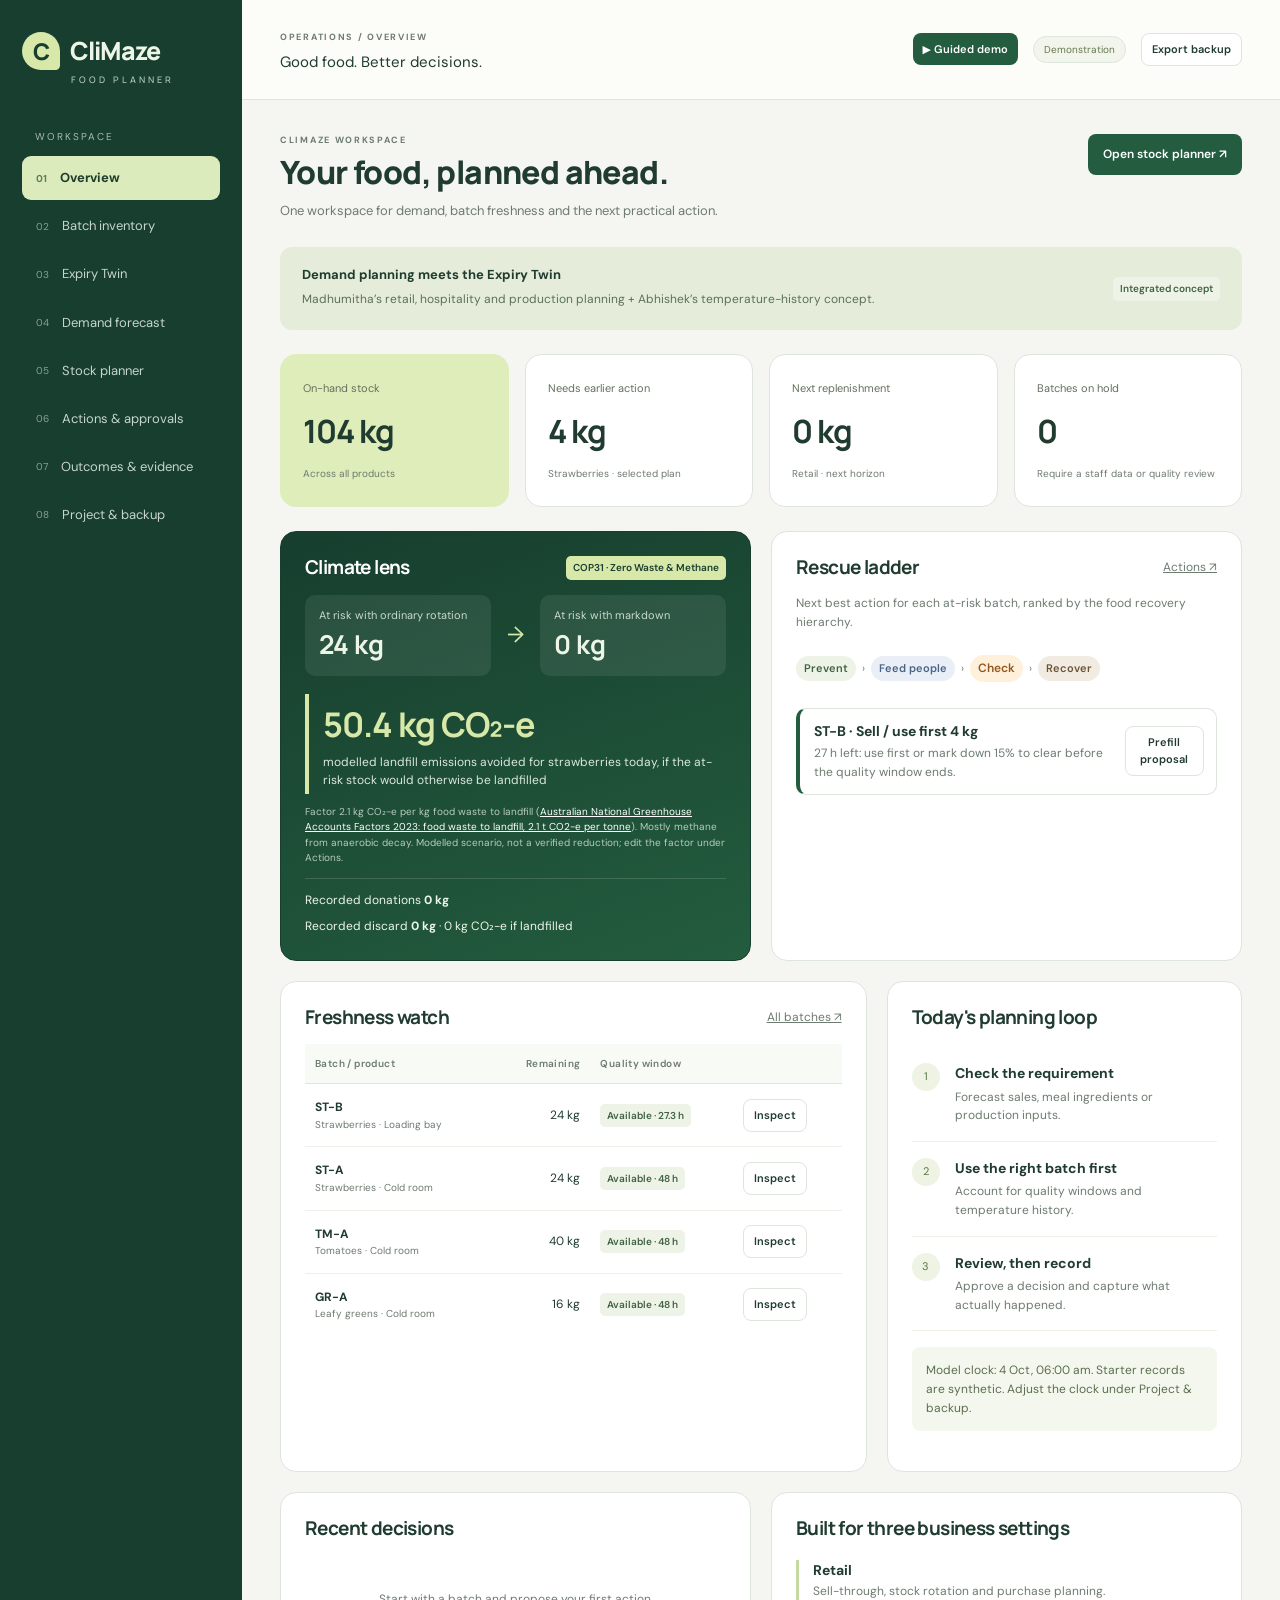
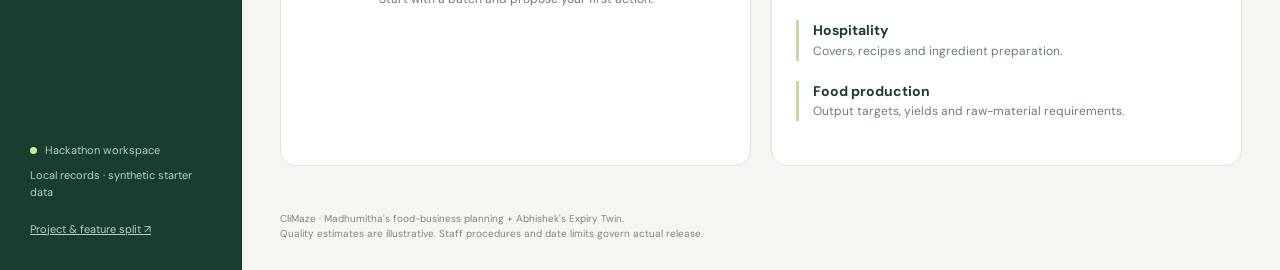
==== climaze/index.html @ 0e81ad77 "Add CliMaze Food Planner live demo" ====
<!doctype html><html lang="en"><head><meta charset="utf-8"><meta name="viewport" content="width=device-width,initial-scale=1"><meta name="description" content="CliMaze prevents food waste and methane by combining demand planning with a temperature-history Expiry Twin for every batch."><link rel="icon" href="data:image/svg+xml,%3Csvg xmlns=%27http://www.w3.org/2000/svg%27 viewBox=%270 0 32 32%27%3E%3Cpath d=%27M16 2a14 14 0 1 0 14 14V2z%27 fill=%27%23d7e8a9%27/%3E%3Ctext x=%2716%27 y=%2722%27 font-family=%27Arial%27 font-weight=%27800%27 font-size=%2717%27 text-anchor=%27middle%27 fill=%27%23193d2f%27%3EC%3C/text%3E%3C/svg%3E"><title>CliMaze · Food Planner</title><link rel="stylesheet" href="styles.css"></head><body><div class="shell"><aside><a class="brand" href="#overview"><span class="brandmark">C</span>CliMaze<span class="brand-sub">FOOD PLANNER</span></a><div class="nav-label">WORKSPACE</div><nav id="nav" aria-label="Main navigation"></nav><div class="sidebar-note"><span class="dot"></span> Hackathon workspace<p>Local records · synthetic starter data</p><a href="#handover">Project &amp; feature split ↗</a></div></aside><div class="body"><header class="top"><div><span class="eyebrow">OPERATIONS / <span id="breadcrumb">OVERVIEW</span></span><div class="top-title">Good food. Better decisions.</div></div><div class="top-actions"><button id="tour-start" class="primary small">▶ Guided demo</button><span class="demo-pill">Demonstration</span><button id="backup-top" class="secondary small">Export backup</button></div></header><main id="main"></main><footer>CliMaze · Madhumitha's food-business planning + Abhishek's Expiry Twin.<br>Quality estimates are illustrative. Staff procedures and date limits govern actual release.</footer></div></div><div id="tour" class="tour" role="region" aria-live="polite" aria-label="Guided demo" hidden></div><div id="toast" role="status" aria-live="polite"></div><script type="module" src="app.js"></script></body></html>
---- climaze/styles.css ----
@import url('https://fonts.googleapis.com/css2?family=DM+Sans:wght@400;500;600;700&family=Manrope:wght@400;500;600;700;800&display=swap');
:root{--bg:#f5f6f2;--ink:#203b30;--muted:#6d7b70;--line:#dee5dc;--green:#235c3e;--lime:#dfedba;--orange:#a75d24;--red:#ad3e38;--card:#fff;--radius:16px}*{box-sizing:border-box}body{margin:0;background:var(--bg);color:var(--ink);font:14px/1.55 'DM Sans',system-ui,sans-serif}a{color:inherit}button,input,select,textarea{font:inherit}button,a,input,select,textarea{touch-action:manipulation}button{cursor:pointer}button:disabled{cursor:not-allowed;opacity:.45}button:focus-visible,a:focus-visible,input:focus-visible,select:focus-visible,textarea:focus-visible{outline:3px solid #d69a4b;outline-offset:3px}.shell{display:grid;grid-template-columns:242px minmax(0,1fr);min-height:100vh}aside{background:#173e2e;color:#edf5e7;padding:32px 22px;display:flex;flex-direction:column}.brand{display:flex;flex-wrap:wrap;align-items:center;gap:10px;text-decoration:none;font-family:Manrope,sans-serif;font-size:25px;font-weight:800;letter-spacing:-1px}.brandmark{display:grid;place-items:center;border-radius:50% 50% 12% 50%;background:#d7e8a9;color:#193d2f;width:38px;height:38px;font-size:23px}.brand-sub{font-size:9px;letter-spacing:3px;font-weight:500;margin-left:49px;margin-top:-8px;color:#b7cbbd}.nav-label{font-size:10px;letter-spacing:2px;color:#a6bcb0;margin:42px 13px 12px}nav{display:grid;gap:4px}nav a{padding:12px 14px;text-decoration:none;border-radius:9px;display:flex;gap:13px;align-items:center;font-size:13px;color:#c6d6cd}nav a:hover{background:#234a39}nav a.active{background:#dcebbb;color:#203d2a;font-weight:700}.nav-num{font-size:10px;opacity:.65}.sidebar-note{margin-top:auto;padding:38px 8px 0;font-size:11px;color:#b9cec0}.sidebar-note p{margin:8px 0 20px;font-size:11px}.dot{display:inline-block;width:7px;height:7px;border-radius:50%;background:#d1e7a4;margin-right:5px}.body{min-width:0}.top{display:flex;justify-content:space-between;gap:15px;align-items:center;padding:25px 38px;border-bottom:1px solid var(--line);background:#fcfdf9}.eyebrow{font-size:9px;letter-spacing:1.7px;color:var(--muted);font-weight:700}.top-title{margin-top:4px;font-size:15px}.top-actions{display:flex;align-items:center;gap:15px}.demo-pill{font-size:10px;border:1px solid var(--line);border-radius:30px;padding:5px 10px;background:#f2f5eb;color:#677850}main{max-width:1360px;margin:0 auto;padding:34px 38px 45px}.page-head{display:flex;justify-content:space-between;gap:16px;align-items:start;margin-bottom:26px}h1,h2,h3{font-family:Manrope,system-ui,sans-serif;line-height:1.2;letter-spacing:-.6px}h1{font-size:32px;margin:5px 0 10px;font-weight:800}h2{font-size:19px;margin:0 0 18px;font-weight:700}h3{font-size:15px;margin:0 0 10px}.subtitle{color:var(--muted);max-width:670px;font-size:13px;margin:0}.kpis{display:grid;grid-template-columns:repeat(4,minmax(0,1fr));gap:16px;margin:24px 0}.kpi{background:var(--card);padding:22px;border:1px solid var(--line);border-radius:var(--radius)}.kpi:first-child{background:var(--lime);border-color:var(--lime)}.kpi label{font-size:11px;color:#62705d}.kpi strong{display:block;font-family:Manrope,sans-serif;font-size:32px;letter-spacing:-1px;font-weight:700;margin:8px 0 6px}.kpi small{color:var(--muted);font-size:10px}.grid{display:grid;grid-template-columns:minmax(0,1.65fr) minmax(260px,1fr);gap:20px;margin-top:20px}.equal{grid-template-columns:repeat(2,minmax(0,1fr))}.panel{background:var(--card);border:1px solid var(--line);border-radius:var(--radius);padding:24px;min-width:0}.panel-head{display:flex;justify-content:space-between;gap:10px;align-items:center;margin-bottom:15px}.panel-head h2{margin:0}.muted{color:var(--muted);font-size:12px}.tag{display:inline-block;font-size:10px;font-weight:600;border-radius:5px;background:#eef3e7;padding:4px 7px;color:#416242;white-space:nowrap}.tag.warn{background:#fff0db;color:#93571f}.tag.danger{background:#fbe9e6;color:#a3423a}.tag.blue{background:#e9eef7;color:#496484}.table-wrap{overflow-x:auto}table{border-collapse:collapse;width:100%;font-size:12px;text-align:left}th{font-size:10px;font-weight:600;color:var(--muted);letter-spacing:.4px;padding:12px 10px;border-bottom:1px solid var(--line);background:#f8faf5}td{padding:14px 10px;border-bottom:1px solid #edf0e9;vertical-align:middle}tr:last-child td{border-bottom:0}.numeric{text-align:right;font-variant-numeric:tabular-nums}.batch-id{font-weight:700;font-size:12px}.tiny{font-size:10px;color:var(--muted)}.primary,.secondary,.danger-button{border:0;border-radius:8px;padding:11px 15px;background:var(--green);color:#fff;font-size:12px;font-weight:600;min-height:40px;text-decoration:none;display:inline-flex;align-items:center;justify-content:center;gap:8px}.secondary{background:#fff;color:var(--ink);border:1px solid var(--line)}.danger-button{background:#f9e9e6;color:var(--red)}.small{font-size:11px;padding:7px 10px;min-height:32px}.actions{display:flex;flex-wrap:wrap;gap:8px;margin-top:16px}.fields{display:grid;grid-template-columns:repeat(2,minmax(0,1fr));gap:14px}.fields .wide{grid-column:1/-1}label.field{display:grid;gap:5px;font-size:11px;font-weight:600;color:#526757}input,select,textarea{width:100%;min-width:0;border:1px solid #dbe3d8;border-radius:7px;padding:9px 10px;min-height:40px;background:#fff;color:var(--ink)}textarea{resize:vertical;min-height:70px}.check{display:flex;align-items:start;gap:9px;font-size:12px;margin:12px 0}.check input{width:17px;min-height:17px;margin-top:3px;flex-shrink:0}details{margin-top:20px}summary{font-weight:600;cursor:pointer;font-size:12px}.note{background:#f4f7ed;padding:14px;border-radius:8px;font-size:12px;color:#5b6e50;margin:16px 0}.note.warn{background:#fff4e8;color:#8b5a27}.flow-row{display:grid;grid-template-columns:32px 1fr;gap:11px;padding:16px 0;border-bottom:1px solid #ecf0e8}.flow-row:last-child{border:0}.step{border-radius:50%;background:#eef3e4;color:#587643;width:28px;height:28px;display:grid;place-items:center;font-size:11px}.flow-row p{margin:3px 0 0;font-size:12px;color:var(--muted)}.progress{height:6px;border-radius:5px;background:#eaf0e5;overflow:hidden;margin-top:8px}.progress span{display:block;height:100%;background:#8ca866}.banner{background:#e5edda;padding:18px 22px;border-radius:12px;display:flex;justify-content:space-between;align-items:center;gap:16px;font-size:12px}.banner strong{font-size:13px;display:block}.banner p{margin:4px 0;color:#5c7057}.empty{padding:32px 10px;text-align:center;color:var(--muted);font-size:12px}.tabs{display:flex;flex-wrap:wrap;gap:8px;margin-bottom:18px}.scenario{border:1px solid var(--line);border-radius:10px;padding:18px}.scenario b{font-family:Manrope,sans-serif;font-size:25px;display:block;margin-top:12px}.scenarios{display:grid;grid-template-columns:repeat(4,minmax(0,1fr));gap:14px}.credit{border-left:3px solid #c6d9a1;padding-left:14px;margin:20px 0}.epic{border-bottom:1px solid var(--line);padding:18px 0;display:grid;grid-template-columns:45px 1fr;gap:10px}.epic p{font-size:12px;margin:7px 0;color:var(--muted)}.hero-line{display:flex;align-items:center;gap:10px}.leaf{width:36px;height:36px;border-radius:50% 0 50% 50%;background:#dfeabd;transform:rotate(-15deg)}footer{padding:0 38px 28px;font-size:10px;color:#7b887c}#toast{position:fixed;bottom:22px;right:22px;max-width:min(430px,calc(100vw - 44px));background:#1b4532;color:#fff;padding:14px 20px;border-radius:10px;box-shadow:0 5px 30px #10291a25;z-index:10;display:none}#toast.show{display:block}#toast.error{background:#903f31}.trend{display:flex;align-items:end;gap:8px;height:100px;margin:20px 0 10px}.trend-col{flex:1;text-align:center;min-width:0}.trend-bar{background:#b5ca91;border-radius:4px 4px 0 0;min-height:2px}.trend-col small{font-size:9px;color:var(--muted)}.countdown{font-family:Manrope,sans-serif;font-size:36px;font-weight:700;margin:10px 0}.space{margin-top:20px}dialog{border:1px solid var(--line);border-radius:14px;max-width:480px;padding:25px;color:var(--ink)}dialog::backdrop{background:#173e2e55}@media(min-width:1450px){main{padding-top:40px}.top{padding-left:50px}aside{padding-top:35px}}@media(max-width:1050px){.shell{grid-template-columns:205px minmax(0,1fr)}aside{padding:25px 15px}main{padding:25px}.top{padding:22px 25px}.kpis{grid-template-columns:repeat(2,1fr)}.grid{grid-template-columns:1fr}.scenarios{grid-template-columns:repeat(2,1fr)}}@media(max-width:650px){.shell{display:block}aside{padding:16px}.brand-sub,.nav-label,.sidebar-note{display:none}.brand{font-size:22px}nav{display:flex;overflow-x:auto;margin-top:15px;gap:5px}nav a{white-space:nowrap;padding:9px 11px;font-size:11px}.nav-num{display:none}.top{padding:16px;align-items:start}.top-title{font-size:12px}.demo-pill{display:none}.top-actions{gap:0}main{padding:22px 16px}.page-head{flex-wrap:wrap}h1{font-size:27px}.kpis{gap:10px}.kpi{padding:16px}.kpi strong{font-size:27px}.panel{padding:17px}.fields{grid-template-columns:1fr}.fields .wide{grid-column:auto}.scenarios{grid-template-columns:1fr}.banner{align-items:start;flex-direction:column}.equal{grid-template-columns:1fr}.tag{white-space:normal}footer{padding:0 16px 22px}.top-actions button{font-size:10px}input,select,textarea{font-size:16px}.numeric{white-space:nowrap}}
/* Climate lens, rescue ladder, freshness chart, what-if and guided demo */
.grid.climate{grid-template-columns:minmax(0,1fr) minmax(0,1fr)}
.lens{background:linear-gradient(160deg,#173e2e,#235c3e);color:#edf5e7;border-color:#173e2e}
.lens h2,.lens a{color:#fff}.lens .tag{background:#d7e8a9;color:#193d2f}.lens .tiny{color:#b7cbbd}
.lens-row{display:flex;align-items:center;gap:16px;margin:8px 0 18px}.lens-row>div:not(.arrow){flex:1;background:#ffffff14;border-radius:10px;padding:12px 14px}
.lens-row label{display:block;font-size:11px;color:#c8dccb}.lens-row strong{font-family:Manrope,sans-serif;font-size:26px}.arrow{font-size:22px;color:#d7e8a9}
.lens-big{display:flex;flex-direction:column;gap:2px;border-left:4px solid #d7e8a9;padding:4px 0 4px 14px}.lens-big strong{font-family:Manrope,sans-serif;font-size:34px;letter-spacing:-1px;color:#d7e8a9}.lens-big span{font-size:12px;color:#dbe8dc}
.lens-foot{display:flex;flex-wrap:wrap;gap:8px 18px;font-size:12px;border-top:1px solid #ffffff24;padding-top:12px;margin-top:12px}
.ladder{display:flex;flex-wrap:wrap;align-items:center;gap:6px;margin:6px 0 14px;font-size:11px;color:var(--muted)}
.rung{padding:4px 8px;border-radius:20px;font-weight:600;background:#eef3e7;color:#416242}.rung.feed{background:#e9eef7;color:#496484}.rung.check{background:#fff0db;color:#93571f}.rung.recover{background:#f1ebe2;color:#6b5434}
.rescue{display:flex;justify-content:space-between;align-items:center;gap:12px;padding:12px 12px 12px 14px;border:1px solid var(--line);border-left:4px solid var(--green);border-radius:10px;margin-top:10px}
.rescue.feed{border-left-color:#496484}.rescue.check{border-left-color:#c27a32}.rescue.recover{border-left-color:#8b6b3f}.rescue p{margin:2px 0 0;font-size:12px;color:var(--muted)}
.chart{width:100%;height:auto;display:block;margin-top:8px}.chart text{font-size:10px;fill:var(--muted);font-family:'DM Sans',system-ui,sans-serif}
.chart .zone{fill:#fff0db}.chart .grid-line{stroke:var(--line)}.chart .hist{fill:none;stroke:var(--green);stroke-width:3;stroke-linejoin:round}.chart .proj{fill:none;stroke:var(--green);stroke-width:2.5;stroke-dasharray:6 5}
.chart .limit{stroke:var(--red);stroke-width:1.5;stroke-dasharray:3 3}.chart .limit-label{fill:var(--red)}.chart .now{stroke:var(--ink);stroke-width:1}.chart .now-label{fill:var(--ink);font-weight:600}
.legend{display:flex;flex-wrap:wrap;gap:6px 14px;align-items:center;font-size:11px;color:var(--muted)}.legend .k{display:inline-block;width:18px;height:0;border-top:3px solid var(--green);vertical-align:middle}.legend .k.proj{border-top-style:dashed}.legend .k.zone{height:10px;border:0;background:#fff0db}
.whatif{display:flex;flex-wrap:wrap;align-items:flex-end;gap:12px 20px;background:#f4f7ed;border-radius:10px;padding:14px;margin-top:14px}.whatif .field{flex:1 1 220px;margin:0}.whatif .field>span{display:block;margin-bottom:6px}.whatif input[type=range]{width:100%;accent-color:var(--green);padding:0;min-height:28px}
.whatif-out{display:flex;flex-direction:column}.whatif-out strong{font-family:Manrope,sans-serif;font-size:24px}.whatif-out span{font-size:12px;color:var(--muted)}.whatif-out .bad{color:var(--red)}.whatif-out .good{color:var(--green)}
.scenario.best{border:2px solid var(--green);background:#f7fbef}.scenario.best .tag{background:var(--green);color:#fff}
.tour{color:var(--ink);position:fixed;right:22px;bottom:22px;width:min(380px,calc(100vw - 32px));background:#fff;border:1px solid var(--line);border-top:5px solid var(--green);border-radius:14px;padding:18px 20px;box-shadow:0 12px 40px #10291a33;z-index:20}
.tour[hidden]{display:none}.tour strong{font-family:Manrope,sans-serif;font-size:17px}.tour p{margin:6px 0 12px;color:#4c5d51;font-size:13px}
.tour-head{display:flex;justify-content:space-between;align-items:center}.link{background:none;border:0;color:var(--muted);font-size:16px;padding:6px;min-width:32px;min-height:32px}
.tour-dots{display:flex;gap:5px;margin-bottom:12px}.tour-dots span{width:22px;height:4px;border-radius:2px;background:var(--line)}.tour-dots span.on{background:var(--green)}
@media(max-width:1050px){.grid.climate{grid-template-columns:1fr}}
@media(max-width:650px){.lens-row{flex-direction:column;align-items:stretch}.arrow{transform:rotate(90deg);text-align:center}.rescue{flex-direction:column;align-items:flex-start}.tour{right:16px;bottom:16px}#tour-start{font-size:10px;padding:8px 10px;margin-right:6px}}
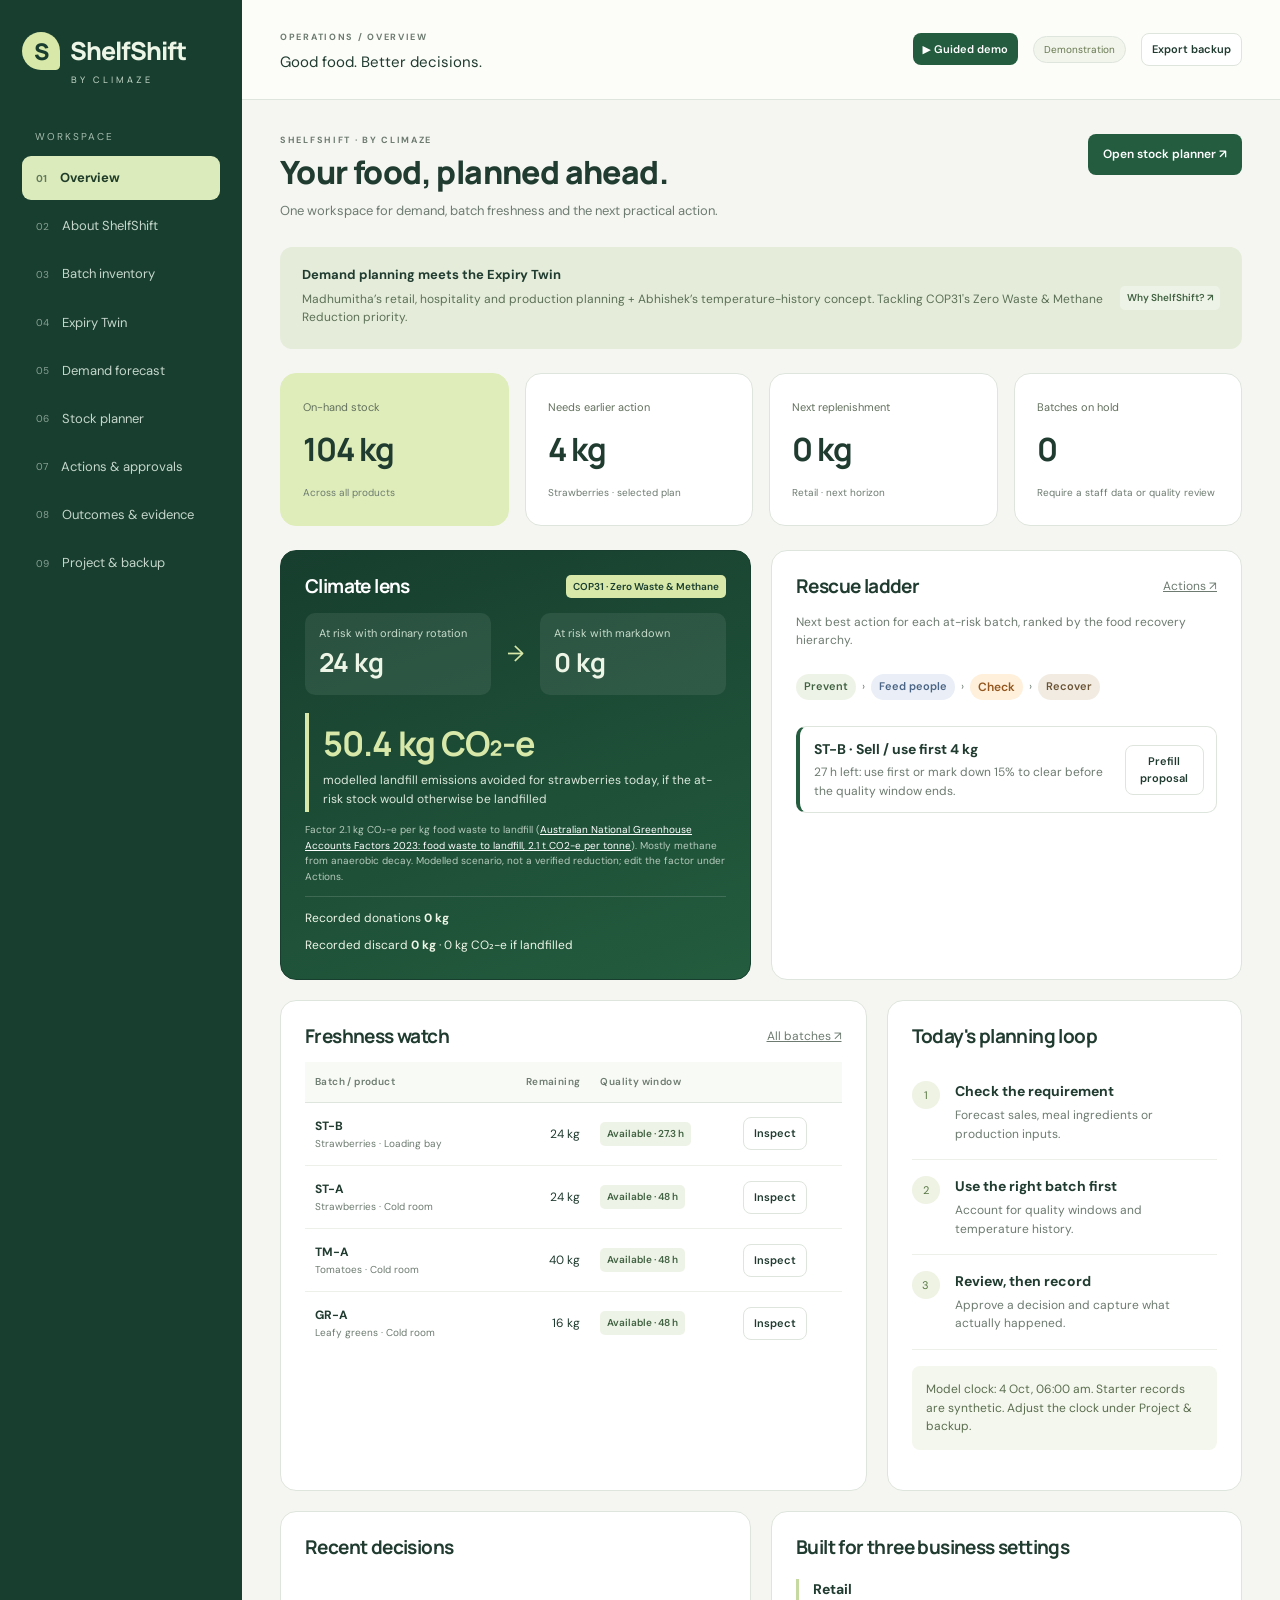
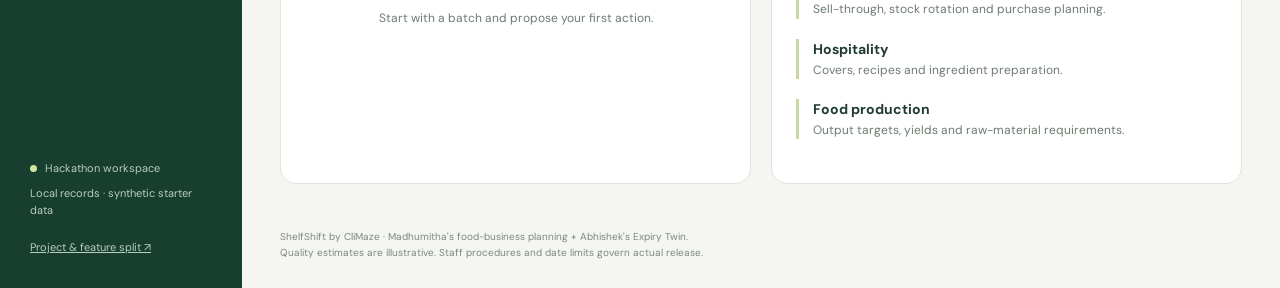
==== commit 4af65dc8: "Update ShelfShift demo with About page" ====
--- a/climaze/index.html
+++ b/climaze/index.html
@@ -1 +1 @@
-<!doctype html><html lang="en"><head><meta charset="utf-8"><meta name="viewport" content="width=device-width,initial-scale=1"><meta name="description" content="CliMaze prevents food waste and methane by combining demand planning with a temperature-history Expiry Twin for every batch."><link rel="icon" href="data:image/svg+xml,%3Csvg xmlns=%27http://www.w3.org/2000/svg%27 viewBox=%270 0 32 32%27%3E%3Cpath d=%27M16 2a14 14 0 1 0 14 14V2z%27 fill=%27%23d7e8a9%27/%3E%3Ctext x=%2716%27 y=%2722%27 font-family=%27Arial%27 font-weight=%27800%27 font-size=%2717%27 text-anchor=%27middle%27 fill=%27%23193d2f%27%3EC%3C/text%3E%3C/svg%3E"><title>CliMaze · Food Planner</title><link rel="stylesheet" href="styles.css"></head><body><div class="shell"><aside><a class="brand" href="#overview"><span class="brandmark">C</span>CliMaze<span class="brand-sub">FOOD PLANNER</span></a><div class="nav-label">WORKSPACE</div><nav id="nav" aria-label="Main navigation"></nav><div class="sidebar-note"><span class="dot"></span> Hackathon workspace<p>Local records · synthetic starter data</p><a href="#handover">Project &amp; feature split ↗</a></div></aside><div class="body"><header class="top"><div><span class="eyebrow">OPERATIONS / <span id="breadcrumb">OVERVIEW</span></span><div class="top-title">Good food. Better decisions.</div></div><div class="top-actions"><button id="tour-start" class="primary small">▶ Guided demo</button><span class="demo-pill">Demonstration</span><button id="backup-top" class="secondary small">Export backup</button></div></header><main id="main"></main><footer>CliMaze · Madhumitha's food-business planning + Abhishek's Expiry Twin.<br>Quality estimates are illustrative. Staff procedures and date limits govern actual release.</footer></div></div><div id="tour" class="tour" role="region" aria-live="polite" aria-label="Guided demo" hidden></div><div id="toast" role="status" aria-live="polite"></div><script type="module" src="app.js"></script></body></html>
+<!doctype html><html lang="en"><head><meta charset="utf-8"><meta name="viewport" content="width=device-width,initial-scale=1"><meta name="description" content="ShelfShift by CliMaze prevents food waste and methane by combining demand planning with a temperature-history Expiry Twin for every batch."><link rel="icon" href="data:image/svg+xml,%3Csvg xmlns=%27http://www.w3.org/2000/svg%27 viewBox=%270 0 32 32%27%3E%3Cpath d=%27M16 2a14 14 0 1 0 14 14V2z%27 fill=%27%23d7e8a9%27/%3E%3Ctext x=%2716%27 y=%2722%27 font-family=%27Arial%27 font-weight=%27800%27 font-size=%2717%27 text-anchor=%27middle%27 fill=%27%23193d2f%27%3ES%3C/text%3E%3C/svg%3E"><title>ShelfShift by CliMaze</title><link rel="stylesheet" href="styles.css"></head><body><div class="shell"><aside><a class="brand" href="#overview"><span class="brandmark">S</span>ShelfShift<span class="brand-sub">BY CLIMAZE</span></a><div class="nav-label">WORKSPACE</div><nav id="nav" aria-label="Main navigation"></nav><div class="sidebar-note"><span class="dot"></span> Hackathon workspace<p>Local records · synthetic starter data</p><a href="#handover">Project &amp; feature split ↗</a></div></aside><div class="body"><header class="top"><div><span class="eyebrow">OPERATIONS / <span id="breadcrumb">OVERVIEW</span></span><div class="top-title">Good food. Better decisions.</div></div><div class="top-actions"><button id="tour-start" class="primary small">▶ Guided demo</button><span class="demo-pill">Demonstration</span><button id="backup-top" class="secondary small">Export backup</button></div></header><main id="main"></main><footer>ShelfShift by CliMaze · Madhumitha's food-business planning + Abhishek's Expiry Twin.<br>Quality estimates are illustrative. Staff procedures and date limits govern actual release.</footer></div></div><div id="tour" class="tour" role="region" aria-live="polite" aria-label="Guided demo" hidden></div><div id="toast" role="status" aria-live="polite"></div><script type="module" src="app.js"></script></body></html>
--- a/climaze/styles.css
+++ b/climaze/styles.css
@@ -25,3 +25,13 @@
 .tour-dots{display:flex;gap:5px;margin-bottom:12px}.tour-dots span{width:22px;height:4px;border-radius:2px;background:var(--line)}.tour-dots span.on{background:var(--green)}
 @media(max-width:1050px){.grid.climate{grid-template-columns:1fr}}
 @media(max-width:650px){.lens-row{flex-direction:column;align-items:stretch}.arrow{transform:rotate(90deg);text-align:center}.rescue{flex-direction:column;align-items:flex-start}.tour{right:16px;bottom:16px}#tour-start{font-size:10px;padding:8px 10px;margin-right:6px}}
+
+/* About page */
+.hero-about h2{font-family:Manrope,sans-serif;font-size:26px;margin:12px 0 8px}.hero-about p{max-width:820px}
+.about-stats{display:grid;grid-template-columns:repeat(4,minmax(0,1fr));gap:12px;margin:18px 0 10px}.about-stats div{background:var(--lime);border-radius:12px;padding:14px 16px}.about-stats strong{display:block;font-family:Manrope,sans-serif;font-size:26px;letter-spacing:-1px}.about-stats span{font-size:12px;color:#4c5d44}
+.goal{border-left:3px solid var(--green);padding:2px 0 2px 14px;margin:14px 0}.goal p{margin:3px 0 0;font-size:12px;color:var(--muted)}
+.sdgs{display:grid;grid-template-columns:repeat(4,minmax(0,1fr));gap:12px;margin-top:6px}.sdg{border:1px solid var(--line);border-radius:12px;padding:14px;border-top:5px solid var(--green)}.sdg span{font-size:11px;font-weight:700;color:var(--green)}.sdg strong{display:block;margin:4px 0}.sdg p{font-size:12px;color:var(--muted);margin:0}
+.team{display:grid;grid-template-columns:repeat(auto-fit,minmax(200px,1fr));gap:12px}.team div{background:#f4f7ed;border-radius:10px;padding:12px 14px}.team strong{display:block}.team span{font-size:12px;color:var(--muted)}
+.banner a.tag{text-decoration:none}
+@media(max-width:1050px){.about-stats,.sdgs{grid-template-columns:repeat(2,minmax(0,1fr))}}
+@media(max-width:650px){.about-stats,.sdgs{grid-template-columns:1fr}.hero-about h2{font-size:22px}}
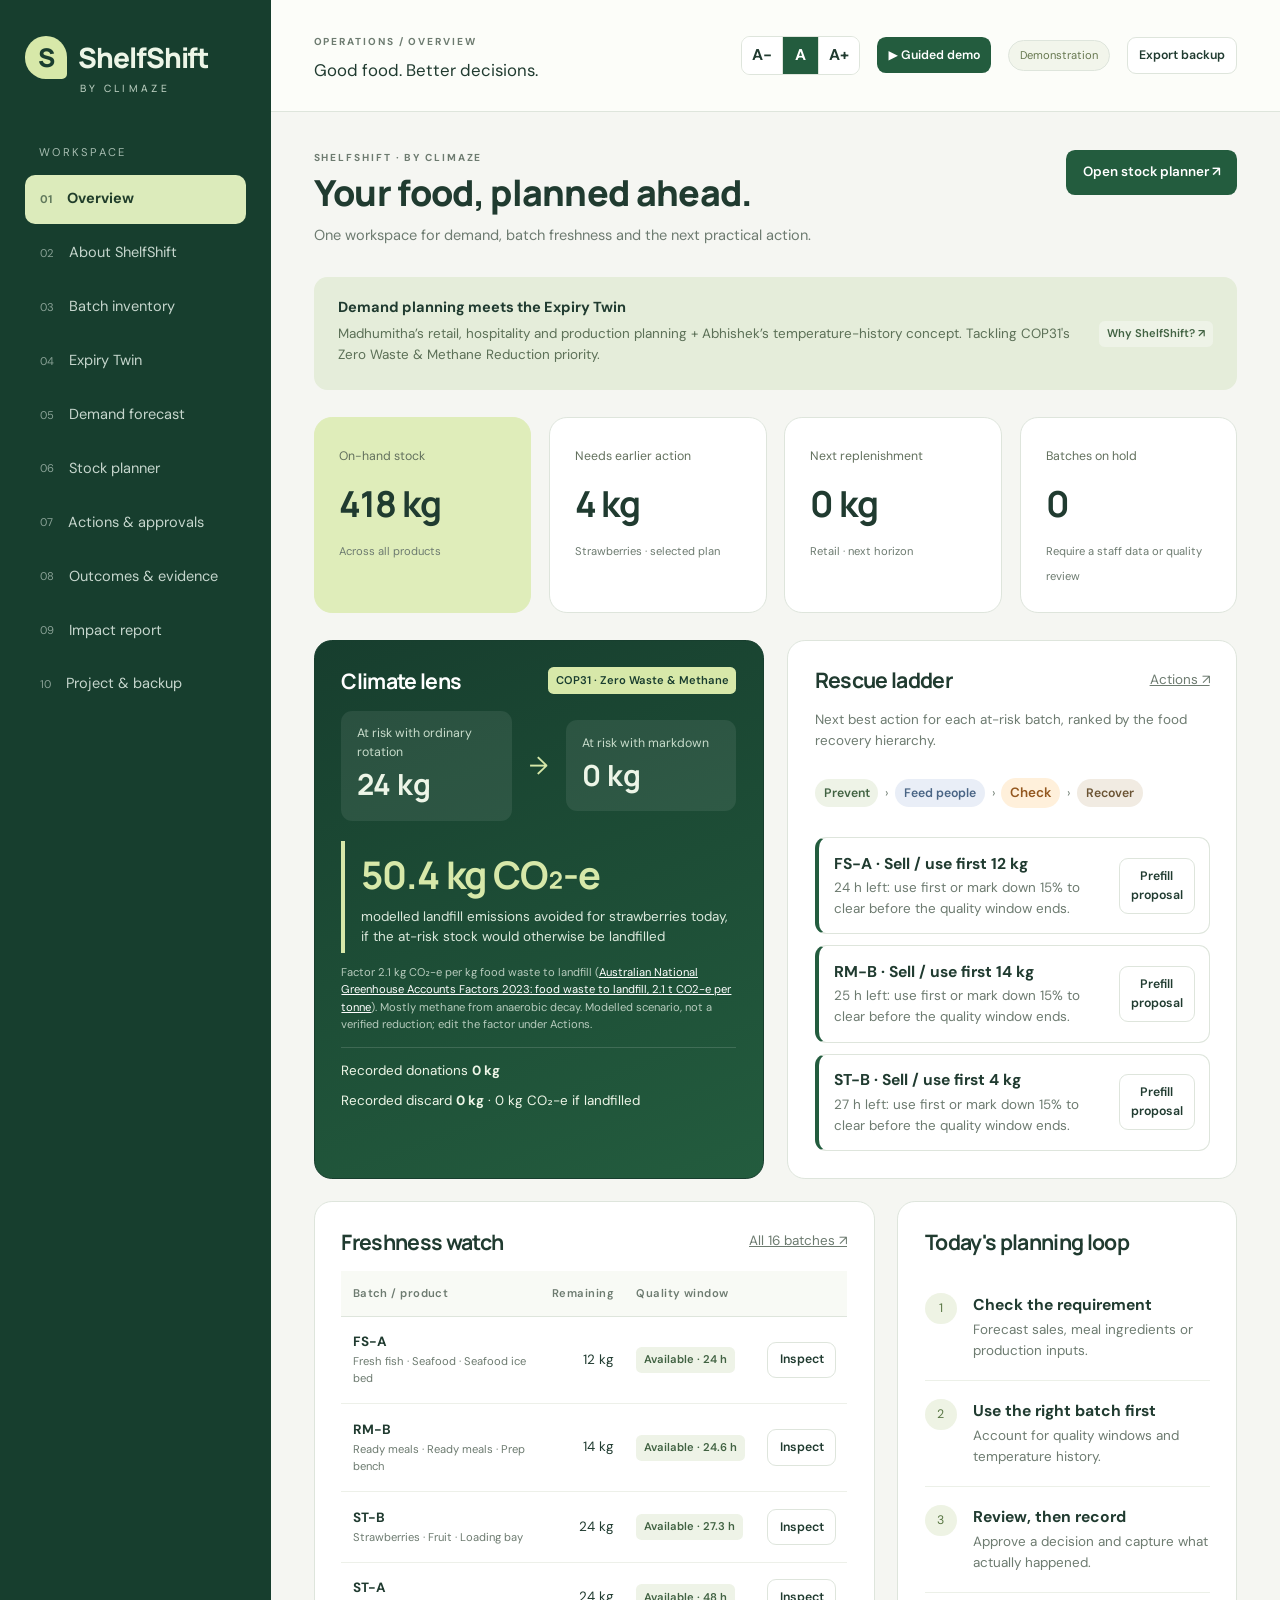
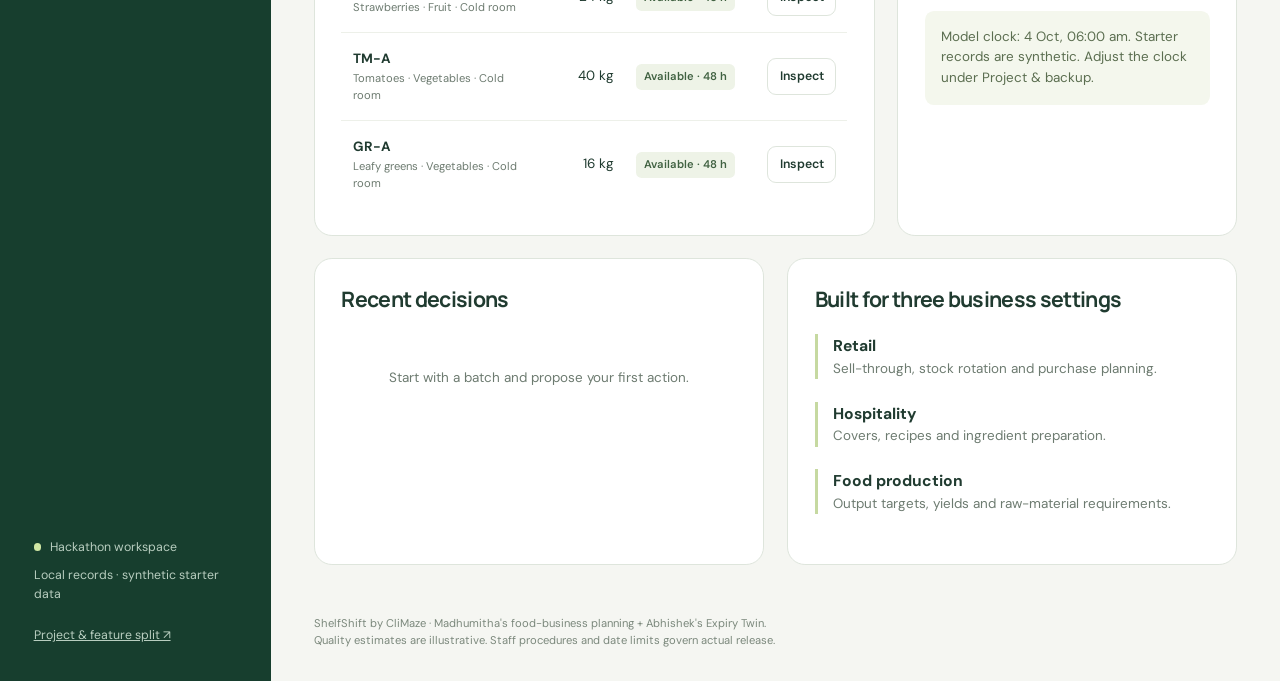
==== commit 7eb86a34: "Update ShelfShift demo: categories, impact report, text size" ====
--- a/climaze/index.html
+++ b/climaze/index.html
@@ -1 +1 @@
-<!doctype html><html lang="en"><head><meta charset="utf-8"><meta name="viewport" content="width=device-width,initial-scale=1"><meta name="description" content="ShelfShift by CliMaze prevents food waste and methane by combining demand planning with a temperature-history Expiry Twin for every batch."><link rel="icon" href="data:image/svg+xml,%3Csvg xmlns=%27http://www.w3.org/2000/svg%27 viewBox=%270 0 32 32%27%3E%3Cpath d=%27M16 2a14 14 0 1 0 14 14V2z%27 fill=%27%23d7e8a9%27/%3E%3Ctext x=%2716%27 y=%2722%27 font-family=%27Arial%27 font-weight=%27800%27 font-size=%2717%27 text-anchor=%27middle%27 fill=%27%23193d2f%27%3ES%3C/text%3E%3C/svg%3E"><title>ShelfShift by CliMaze</title><link rel="stylesheet" href="styles.css"></head><body><div class="shell"><aside><a class="brand" href="#overview"><span class="brandmark">S</span>ShelfShift<span class="brand-sub">BY CLIMAZE</span></a><div class="nav-label">WORKSPACE</div><nav id="nav" aria-label="Main navigation"></nav><div class="sidebar-note"><span class="dot"></span> Hackathon workspace<p>Local records · synthetic starter data</p><a href="#handover">Project &amp; feature split ↗</a></div></aside><div class="body"><header class="top"><div><span class="eyebrow">OPERATIONS / <span id="breadcrumb">OVERVIEW</span></span><div class="top-title">Good food. Better decisions.</div></div><div class="top-actions"><button id="tour-start" class="primary small">▶ Guided demo</button><span class="demo-pill">Demonstration</span><button id="backup-top" class="secondary small">Export backup</button></div></header><main id="main"></main><footer>ShelfShift by CliMaze · Madhumitha's food-business planning + Abhishek's Expiry Twin.<br>Quality estimates are illustrative. Staff procedures and date limits govern actual release.</footer></div></div><div id="tour" class="tour" role="region" aria-live="polite" aria-label="Guided demo" hidden></div><div id="toast" role="status" aria-live="polite"></div><script type="module" src="app.js"></script></body></html>
+<!doctype html><html lang="en"><head><meta charset="utf-8"><meta name="viewport" content="width=device-width,initial-scale=1"><meta name="description" content="ShelfShift by CliMaze prevents food waste and methane by combining demand planning with a temperature-history Expiry Twin for every batch."><link rel="icon" href="data:image/svg+xml,%3Csvg xmlns=%27http://www.w3.org/2000/svg%27 viewBox=%270 0 32 32%27%3E%3Cpath d=%27M16 2a14 14 0 1 0 14 14V2z%27 fill=%27%23d7e8a9%27/%3E%3Ctext x=%2716%27 y=%2722%27 font-family=%27Arial%27 font-weight=%27800%27 font-size=%2717%27 text-anchor=%27middle%27 fill=%27%23193d2f%27%3ES%3C/text%3E%3C/svg%3E"><title>ShelfShift by CliMaze</title><link rel="stylesheet" href="styles.css"></head><body><div class="shell"><aside><a class="brand" href="#overview"><span class="brandmark">S</span>ShelfShift<span class="brand-sub">BY CLIMAZE</span></a><div class="nav-label">WORKSPACE</div><nav id="nav" aria-label="Main navigation"></nav><div class="sidebar-note"><span class="dot"></span> Hackathon workspace<p>Local records · synthetic starter data</p><a href="#handover">Project &amp; feature split ↗</a></div></aside><div class="body"><header class="top"><div><span class="eyebrow">OPERATIONS / <span id="breadcrumb">OVERVIEW</span></span><div class="top-title">Good food. Better decisions.</div></div><div class="top-actions"><div id="text-size" class="text-size" role="group" aria-label="Text size"><button type="button" data-size="1" aria-label="Smaller text">A−</button><button type="button" data-size="1.12" aria-label="Default text size">A</button><button type="button" data-size="1.25" aria-label="Larger text">A+</button></div><button id="tour-start" class="primary small">▶ Guided demo</button><span class="demo-pill">Demonstration</span><button id="backup-top" class="secondary small">Export backup</button></div></header><main id="main"></main><footer>ShelfShift by CliMaze · Madhumitha's food-business planning + Abhishek's Expiry Twin.<br>Quality estimates are illustrative. Staff procedures and date limits govern actual release.</footer></div></div><div id="tour" class="tour" role="region" aria-live="polite" aria-label="Guided demo" hidden></div><div id="toast" role="status" aria-live="polite"></div><script type="module" src="app.js"></script></body></html>
--- a/climaze/styles.css
+++ b/climaze/styles.css
@@ -35,3 +35,12 @@
 .banner a.tag{text-decoration:none}
 @media(max-width:1050px){.about-stats,.sdgs{grid-template-columns:repeat(2,minmax(0,1fr))}}
 @media(max-width:650px){.about-stats,.sdgs{grid-template-columns:1fr}.hero-about h2{font-size:22px}}
+
+/* Category chips, text size, report */
+.chips{display:flex;flex-wrap:wrap;gap:8px;margin:4px 0 16px}.chip{border:1px solid var(--line);background:#fff;border-radius:20px;padding:7px 12px;font-size:12px;font-weight:600;color:var(--ink);min-height:34px}.chip span{color:var(--muted);font-weight:500;margin-left:4px}.chip.on{background:var(--green);border-color:var(--green);color:#fff}.chip.on span{color:#d7e8a9}
+body{zoom:var(--text-scale,1.12)}
+.text-size{display:inline-flex;border:1px solid var(--line);border-radius:8px;overflow:hidden}.text-size button{border:0;background:#fff;padding:6px 9px;font-weight:700;color:var(--ink);min-width:32px;min-height:32px}.text-size button[aria-pressed=true]{background:var(--green);color:#fff}.text-size button+button{border-left:1px solid var(--line)}
+.report h2{font-family:Manrope,sans-serif;font-size:26px;margin:6px 0}.report h3{font-family:Manrope,sans-serif;font-size:17px;margin:26px 0 10px}.report-head{border-bottom:3px solid var(--green);padding-bottom:12px}.report .kpis{margin:10px 0}.report-notes{font-size:13px;color:var(--muted);padding-left:18px}.report-notes li{margin:6px 0}
+@media print{aside,header.top,footer,#tour,#toast,.report-actions,.page-head{display:none!important}body{zoom:1;background:#fff}.shell{display:block}main{padding:0}.panel{border:0;padding:0}.report section{break-inside:avoid}.kpi{border:1px solid #ccc}}
+@media(max-width:650px){.text-size button{min-width:28px;padding:4px 6px}}
+@media(max-width:650px){header.top{flex-wrap:wrap;gap:10px}.top-actions{flex-wrap:wrap;gap:6px}.demo-pill{display:none}}
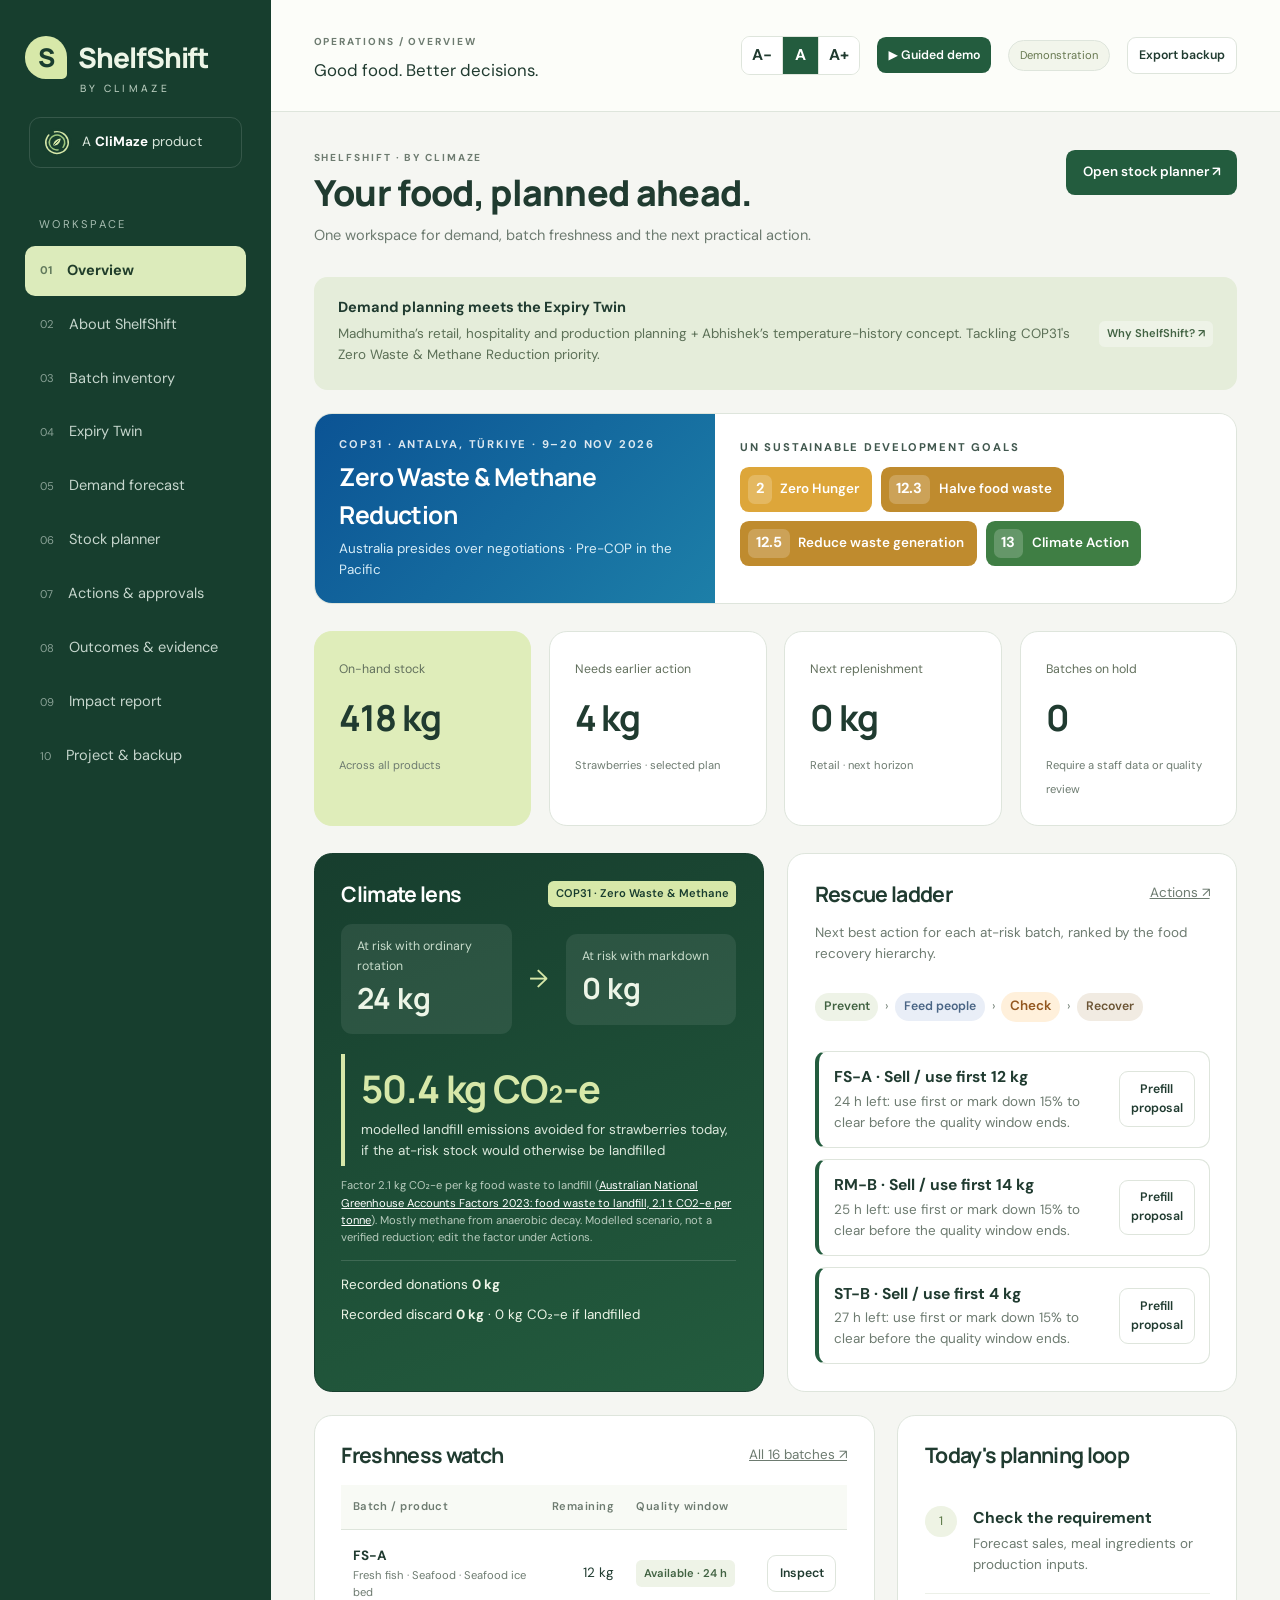
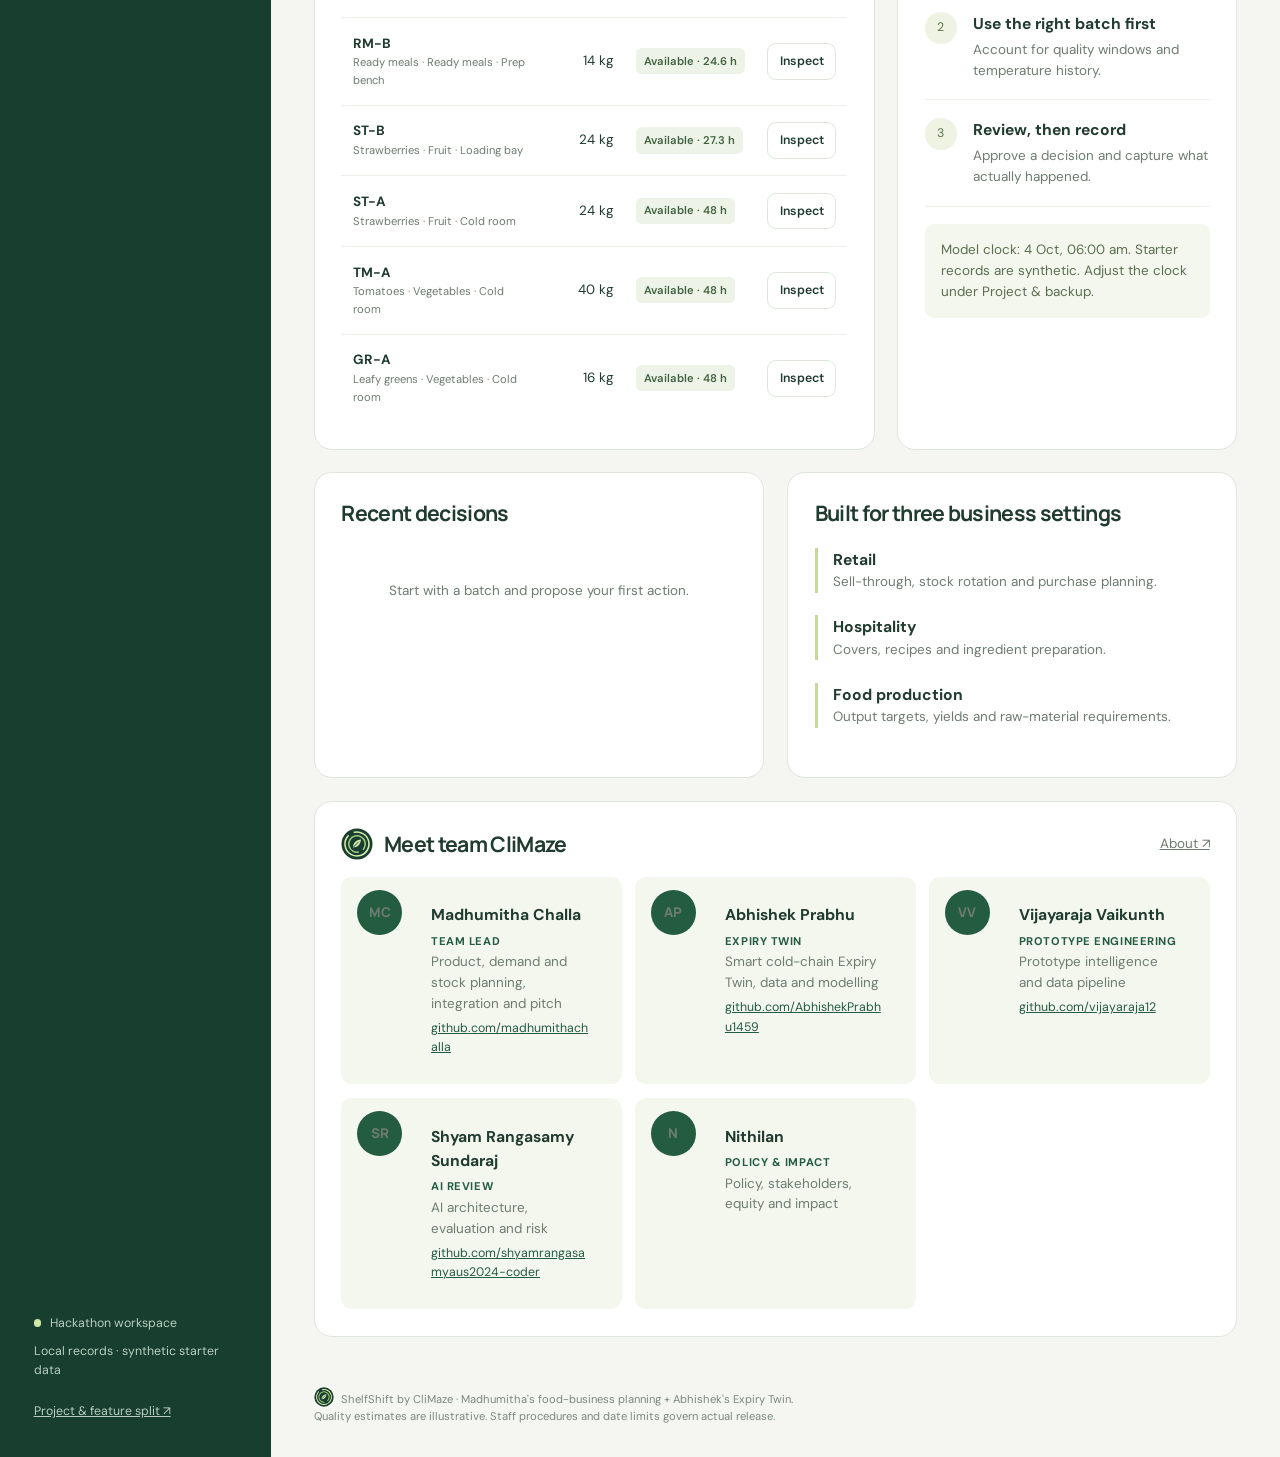
==== commit 75f65ef2: "Update ShelfShift demo: CliMaze branding, COP31 and SDGs, team, videos" ====
--- a/climaze/index.html
+++ b/climaze/index.html
@@ -1 +1 @@
-<!doctype html><html lang="en"><head><meta charset="utf-8"><meta name="viewport" content="width=device-width,initial-scale=1"><meta name="description" content="ShelfShift by CliMaze prevents food waste and methane by combining demand planning with a temperature-history Expiry Twin for every batch."><link rel="icon" href="data:image/svg+xml,%3Csvg xmlns=%27http://www.w3.org/2000/svg%27 viewBox=%270 0 32 32%27%3E%3Cpath d=%27M16 2a14 14 0 1 0 14 14V2z%27 fill=%27%23d7e8a9%27/%3E%3Ctext x=%2716%27 y=%2722%27 font-family=%27Arial%27 font-weight=%27800%27 font-size=%2717%27 text-anchor=%27middle%27 fill=%27%23193d2f%27%3ES%3C/text%3E%3C/svg%3E"><title>ShelfShift by CliMaze</title><link rel="stylesheet" href="styles.css"></head><body><div class="shell"><aside><a class="brand" href="#overview"><span class="brandmark">S</span>ShelfShift<span class="brand-sub">BY CLIMAZE</span></a><div class="nav-label">WORKSPACE</div><nav id="nav" aria-label="Main navigation"></nav><div class="sidebar-note"><span class="dot"></span> Hackathon workspace<p>Local records · synthetic starter data</p><a href="#handover">Project &amp; feature split ↗</a></div></aside><div class="body"><header class="top"><div><span class="eyebrow">OPERATIONS / <span id="breadcrumb">OVERVIEW</span></span><div class="top-title">Good food. Better decisions.</div></div><div class="top-actions"><div id="text-size" class="text-size" role="group" aria-label="Text size"><button type="button" data-size="1" aria-label="Smaller text">A−</button><button type="button" data-size="1.12" aria-label="Default text size">A</button><button type="button" data-size="1.25" aria-label="Larger text">A+</button></div><button id="tour-start" class="primary small">▶ Guided demo</button><span class="demo-pill">Demonstration</span><button id="backup-top" class="secondary small">Export backup</button></div></header><main id="main"></main><footer>ShelfShift by CliMaze · Madhumitha's food-business planning + Abhishek's Expiry Twin.<br>Quality estimates are illustrative. Staff procedures and date limits govern actual release.</footer></div></div><div id="tour" class="tour" role="region" aria-live="polite" aria-label="Guided demo" hidden></div><div id="toast" role="status" aria-live="polite"></div><script type="module" src="app.js"></script></body></html>
+<!doctype html><html lang="en"><head><meta charset="utf-8"><meta name="viewport" content="width=device-width,initial-scale=1"><meta name="description" content="ShelfShift by CliMaze prevents food waste and methane by combining demand planning with a temperature-history Expiry Twin for every batch."><link rel="icon" href="data:image/svg+xml,%3Csvg xmlns=%27http://www.w3.org/2000/svg%27 viewBox=%270 0 32 32%27%3E%3Cpath d=%27M16 2a14 14 0 1 0 14 14V2z%27 fill=%27%23d7e8a9%27/%3E%3Ctext x=%2716%27 y=%2722%27 font-family=%27Arial%27 font-weight=%27800%27 font-size=%2717%27 text-anchor=%27middle%27 fill=%27%23193d2f%27%3ES%3C/text%3E%3C/svg%3E"><title>ShelfShift by CliMaze</title><link rel="stylesheet" href="styles.css"></head><body><div class="shell"><aside><a class="brand" href="#overview"><span class="brandmark">S</span>ShelfShift<span class="brand-sub">BY CLIMAZE</span></a><a class="by-climaze" href="#about"><img src="climaze-logo.svg" alt="" width="26" height="26"><span>A <b>CliMaze</b> product</span></a><div class="nav-label">WORKSPACE</div><nav id="nav" aria-label="Main navigation"></nav><div class="sidebar-note"><span class="dot"></span> Hackathon workspace<p>Local records · synthetic starter data</p><a href="#handover">Project &amp; feature split ↗</a></div></aside><div class="body"><header class="top"><div><span class="eyebrow">OPERATIONS / <span id="breadcrumb">OVERVIEW</span></span><div class="top-title">Good food. Better decisions.</div></div><div class="top-actions"><div id="text-size" class="text-size" role="group" aria-label="Text size"><button type="button" data-size="1" aria-label="Smaller text">A−</button><button type="button" data-size="1.12" aria-label="Default text size">A</button><button type="button" data-size="1.25" aria-label="Larger text">A+</button></div><button id="tour-start" class="primary small">▶ Guided demo</button><span class="demo-pill">Demonstration</span><button id="backup-top" class="secondary small">Export backup</button></div></header><main id="main"></main><footer><img src="climaze-logo.svg" alt="CliMaze" width="18" height="18" class="foot-logo"> ShelfShift by CliMaze · Madhumitha's food-business planning + Abhishek's Expiry Twin.<br>Quality estimates are illustrative. Staff procedures and date limits govern actual release.</footer></div></div><div id="tour" class="tour" role="region" aria-live="polite" aria-label="Guided demo" hidden></div><div id="toast" role="status" aria-live="polite"></div><script type="module" src="app.js"></script></body></html>
--- a/climaze/styles.css
+++ b/climaze/styles.css
@@ -44,3 +44,19 @@
 @media print{aside,header.top,footer,#tour,#toast,.report-actions,.page-head{display:none!important}body{zoom:1;background:#fff}.shell{display:block}main{padding:0}.panel{border:0;padding:0}.report section{break-inside:avoid}.kpi{border:1px solid #ccc}}
 @media(max-width:650px){.text-size button{min-width:28px;padding:4px 6px}}
 @media(max-width:650px){header.top{flex-wrap:wrap;gap:10px}.top-actions{flex-wrap:wrap;gap:6px}.demo-pill{display:none}}
+
+/* CliMaze brand, goals band, team, videos */
+.by-climaze{display:flex;align-items:center;gap:9px;margin:18px 4px 0;padding:9px 11px;border:1px solid #ffffff22;border-radius:10px;text-decoration:none;font-size:12px;color:#d9e7dc}.by-climaze b{color:#fff}
+.foot-logo{vertical-align:-4px;margin-right:4px}
+.about-brand{display:flex;align-items:center;gap:22px;flex-wrap:wrap}.about-brand p{margin:0;max-width:560px}
+.goals-band{display:grid;grid-template-columns:minmax(0,1fr) minmax(0,1.3fr);gap:0;margin:20px 0;border-radius:16px;overflow:hidden;border:1px solid var(--line)}
+.gb-cop{background:linear-gradient(135deg,#0b5394,#1d7fa8);color:#fff;padding:20px 22px;display:flex;flex-direction:column;gap:4px}.gb-cop strong{font-family:Manrope,sans-serif;font-size:22px;letter-spacing:-.5px}.gb-cop span:last-child{font-size:12px;color:#d6ecf7}
+.gb-sdgs{background:#fff;padding:18px 22px}.gb-sdgs>div{display:flex;flex-wrap:wrap;gap:8px;margin-top:8px}.gb-label{font-size:10px;letter-spacing:1.6px;font-weight:700;opacity:.85}
+.sdg-chip{display:inline-flex;align-items:center;gap:8px;background:var(--c);color:#fff;text-decoration:none;border-radius:8px;padding:7px 11px 7px 7px;font-size:12px;font-weight:600}.sdg-chip b{background:#ffffff33;border-radius:6px;padding:3px 7px;font-size:13px}
+.sdg{border-top-color:var(--c,var(--green))}.sdg span{color:var(--c,var(--green))}
+.team .member{display:flex;gap:12px;align-items:flex-start}.avatar{flex:none;width:40px;height:40px;border-radius:50%;background:var(--green);color:#d7e8a9;display:grid;place-items:center;font-weight:800;font-family:Manrope,sans-serif}.member .role{display:inline-block;font-size:10px;font-weight:700;letter-spacing:.5px;text-transform:uppercase;color:var(--green);margin:2px 0}.member a{display:block;font-size:11px;margin-top:4px;color:var(--green);word-break:break-all}
+.meet h2{display:flex;align-items:center;gap:10px}
+.videos{display:grid;grid-template-columns:repeat(3,minmax(0,1fr));gap:14px}.video{margin:0}.frame{position:relative;padding-top:56.25%;border-radius:12px;overflow:hidden;background:#173e2e}.frame iframe{position:absolute;inset:0;width:100%;height:100%;border:0}.video figcaption{font-size:12px;color:var(--muted);margin-top:6px}
+@media(max-width:1050px){.goals-band{grid-template-columns:1fr}.videos{grid-template-columns:1fr 1fr}}
+@media(max-width:650px){.videos{grid-template-columns:1fr}.gb-cop strong{font-size:19px}}
+.member div>span{display:block}.team{grid-template-columns:repeat(auto-fit,minmax(210px,1fr))}
